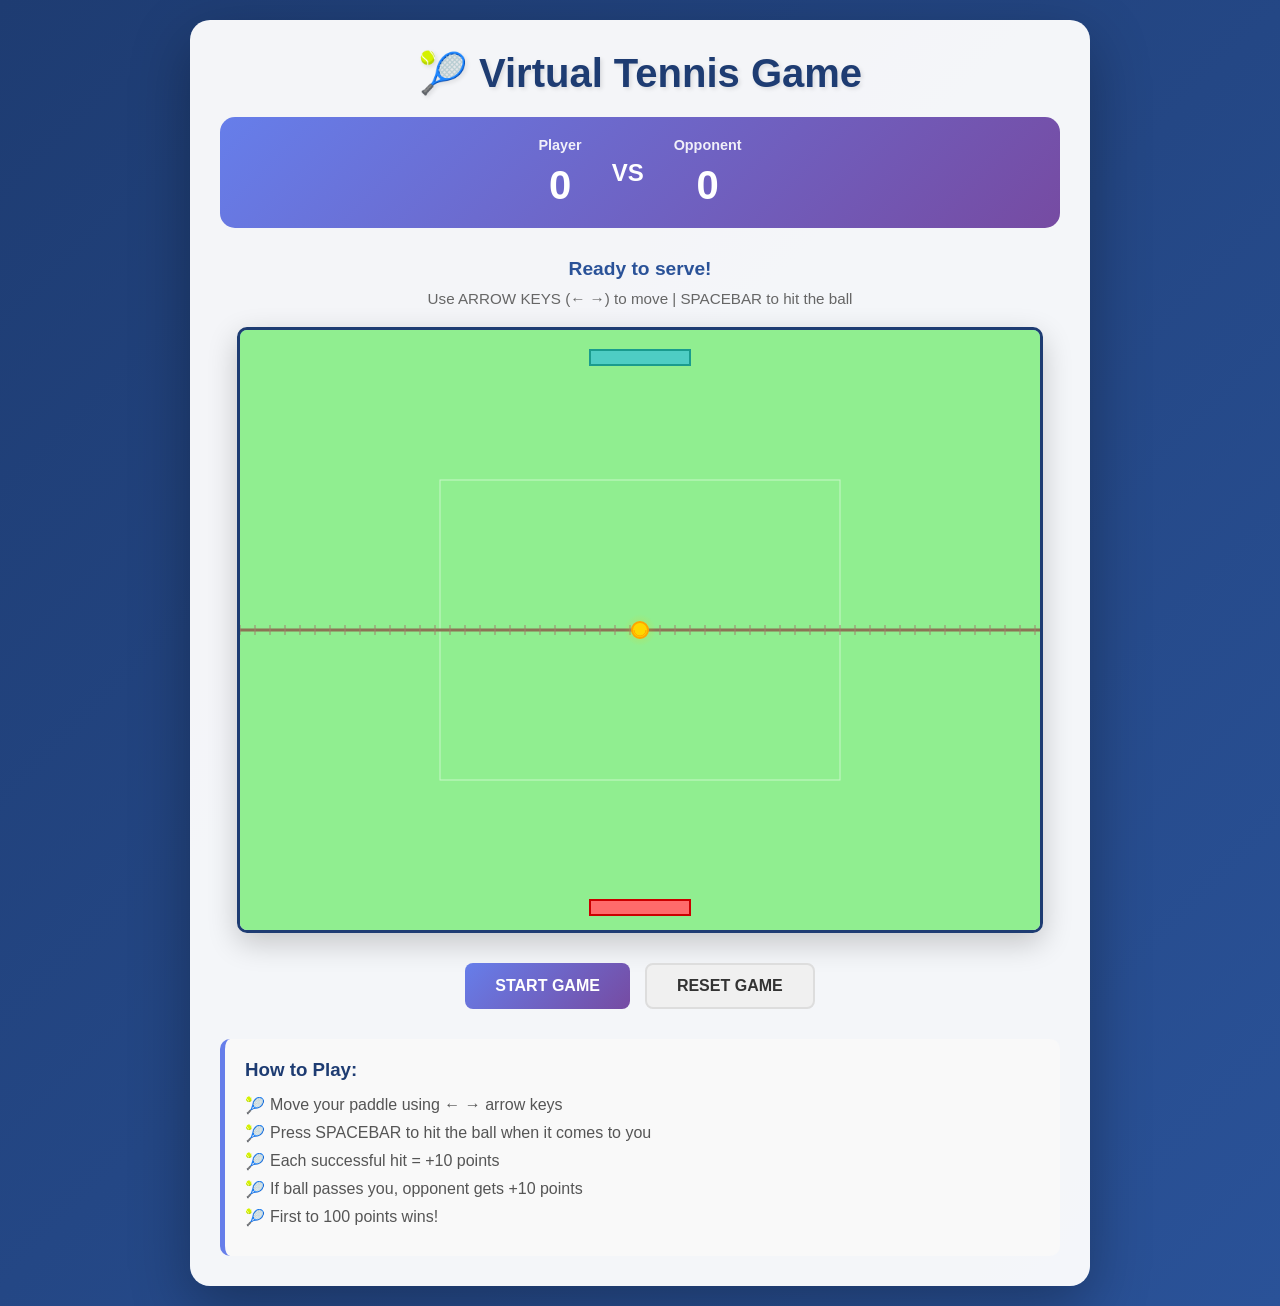
==== index.html @ 5627df4d "Rename index.html with correct name" ====
<!DOCTYPE html>
<html lang="en">
<head>
    <meta charset="UTF-8">
    <meta name="viewport" content="width=device-width, initial-scale=1.0">
    <title>Virtual Tennis Game - 1v1</title>
    <link rel="stylesheet" href="style.css">
</head>
<body>
    <div class="container">
        <div class="header">
            <h1>🎾 Virtual Tennis Game</h1>
            <div class="score-board">
                <div class="player-score">
                    <span class="label">Player</span>
                    <span class="score" id="playerScore">0</span>
                </div>
                <div class="vs">VS</div>
                <div class="opponent-score">
                    <span class="label">Opponent</span>
                    <span class="score" id="opponentScore">0</span>
                </div>
            </div>
        </div>

        <div class="game-info">
            <p id="gameStatus">Ready to serve!</p>
            <p id="instructions">Use ARROW KEYS (← →) to move | SPACEBAR to hit the ball</p>
        </div>

        <canvas id="gameCanvas" width="800" height="600"></canvas>

        <div class="controls">
            <button id="startBtn" class="btn btn-primary">Start Game</button>
            <button id="resetBtn" class="btn btn-secondary">Reset Game</button>
        </div>

        <div class="game-rules">
            <h3>How to Play:</h3>
            <ul>
                <li>Move your paddle using ← → arrow keys</li>
                <li>Press SPACEBAR to hit the ball when it comes to you</li>
                <li>Each successful hit = +10 points</li>
                <li>If ball passes you, opponent gets +10 points</li>
                <li>First to 100 points wins!</li>
            </ul>
        </div>
    </div>

    <script src="game.js"></script>
</body>
</html>
---- style.css ----
* {
    margin: 0;
    padding: 0;
    box-sizing: border-box;
}

body {
    font-family: 'Arial', sans-serif;
    background: linear-gradient(135deg, #1e3c72 0%, #2a5298 100%);
    display: flex;
    justify-content: center;
    align-items: center;
    min-height: 100vh;
    padding: 20px;
}

.container {
    background: rgba(255, 255, 255, 0.95);
    border-radius: 20px;
    padding: 30px;
    box-shadow: 0 20px 60px rgba(0, 0, 0, 0.3);
    max-width: 900px;
    width: 100%;
}

.header {
    text-align: center;
    margin-bottom: 30px;
}

.header h1 {
    color: #1e3c72;
    font-size: 2.5em;
    margin-bottom: 20px;
    text-shadow: 2px 2px 4px rgba(0, 0, 0, 0.1);
}

.score-board {
    display: flex;
    justify-content: center;
    align-items: center;
    gap: 30px;
    background: linear-gradient(135deg, #667eea 0%, #764ba2 100%);
    padding: 20px;
    border-radius: 15px;
    color: white;
}

.player-score,
.opponent-score {
    display: flex;
    flex-direction: column;
    align-items: center;
    gap: 10px;
}

.label {
    font-size: 0.9em;
    opacity: 0.9;
    font-weight: 600;
}

.score {
    font-size: 2.5em;
    font-weight: bold;
}

.vs {
    font-size: 1.5em;
    color: white;
    font-weight: bold;
}

.game-info {
    text-align: center;
    margin-bottom: 20px;
}

#gameStatus {
    font-size: 1.2em;
    color: #2a5298;
    font-weight: bold;
    margin-bottom: 10px;
}

#instructions {
    color: #666;
    font-size: 0.95em;
}

#gameCanvas {
    display: block;
    margin: 0 auto 30px;
    border: 3px solid #1e3c72;
    border-radius: 10px;
    background: linear-gradient(to bottom, #87CEEB 0%, #E0F6FF 100%);
    box-shadow: 0 10px 30px rgba(0, 0, 0, 0.2);
    cursor: none;
}

.controls {
    display: flex;
    justify-content: center;
    gap: 15px;
    margin-bottom: 30px;
    flex-wrap: wrap;
}

.btn {
    padding: 12px 30px;
    font-size: 1em;
    border: none;
    border-radius: 8px;
    cursor: pointer;
    font-weight: bold;
    transition: all 0.3s ease;
    text-transform: uppercase;
}

.btn-primary {
    background: linear-gradient(135deg, #667eea 0%, #764ba2 100%);
    color: white;
}

.btn-primary:hover {
    transform: translateY(-2px);
    box-shadow: 0 5px 15px rgba(102, 126, 234, 0.4);
}

.btn-secondary {
    background: #f0f0f0;
    color: #333;
    border: 2px solid #ddd;
}

.btn-secondary:hover {
    background: #e0e0e0;
    border-color: #bbb;
}

.game-rules {
    background: #f9f9f9;
    padding: 20px;
    border-radius: 10px;
    border-left: 5px solid #667eea;
}

.game-rules h3 {
    color: #1e3c72;
    margin-bottom: 15px;
}

.game-rules ul {
    list-style: none;
    padding-left: 0;
}

.game-rules li {
    color: #555;
    margin-bottom: 10px;
    padding-left: 25px;
    position: relative;
}

.game-rules li:before {
    content: "🎾";
    position: absolute;
    left: 0;
}

@media (max-width: 768px) {
    .container {
        padding: 15px;
    }

    .header h1 {
        font-size: 2em;
    }

    #gameCanvas {
        width: 100%;
        max-width: 100%;
    }
}
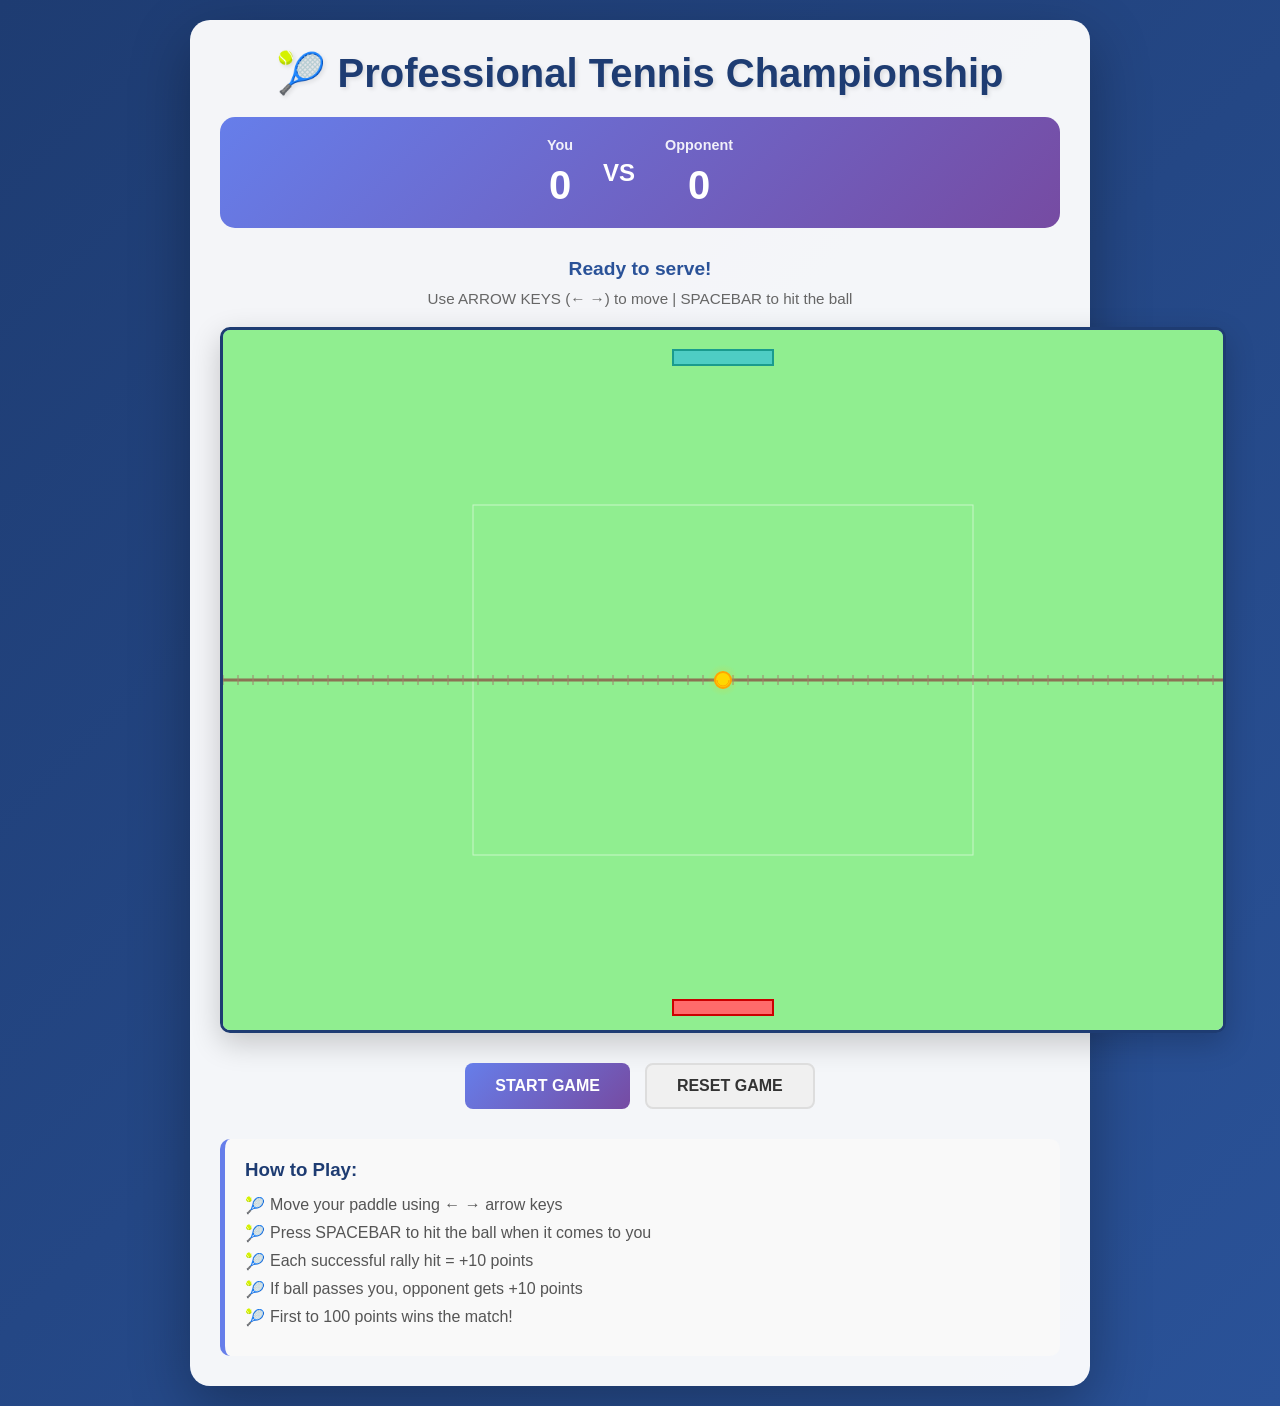
==== commit 8cb6f7d9: "Update with professional stadium background and enhanced ball physics" ====
--- a/index.html
+++ b/index.html
@@ -3,16 +3,16 @@
 <head>
     <meta charset="UTF-8">
     <meta name="viewport" content="width=device-width, initial-scale=1.0">
-    <title>Virtual Tennis Game - 1v1</title>
+    <title>Virtual Tennis Game - Professional 1v1</title>
     <link rel="stylesheet" href="style.css">
 </head>
 <body>
     <div class="container">
         <div class="header">
-            <h1>🎾 Virtual Tennis Game</h1>
+            <h1>🎾 Professional Tennis Championship</h1>
             <div class="score-board">
                 <div class="player-score">
-                    <span class="label">Player</span>
+                    <span class="label">You</span>
                     <span class="score" id="playerScore">0</span>
                 </div>
                 <div class="vs">VS</div>
@@ -28,7 +28,7 @@
             <p id="instructions">Use ARROW KEYS (← →) to move | SPACEBAR to hit the ball</p>
         </div>
 
-        <canvas id="gameCanvas" width="800" height="600"></canvas>
+        <canvas id="gameCanvas" width="1000" height="700"></canvas>
 
         <div class="controls">
             <button id="startBtn" class="btn btn-primary">Start Game</button>
@@ -40,13 +40,13 @@
             <ul>
                 <li>Move your paddle using ← → arrow keys</li>
                 <li>Press SPACEBAR to hit the ball when it comes to you</li>
-                <li>Each successful hit = +10 points</li>
+                <li>Each successful rally hit = +10 points</li>
                 <li>If ball passes you, opponent gets +10 points</li>
-                <li>First to 100 points wins!</li>
+                <li>First to 100 points wins the match!</li>
             </ul>
         </div>
     </div>
 
     <script src="game.js"></script>
 </body>
-</html>+</html>
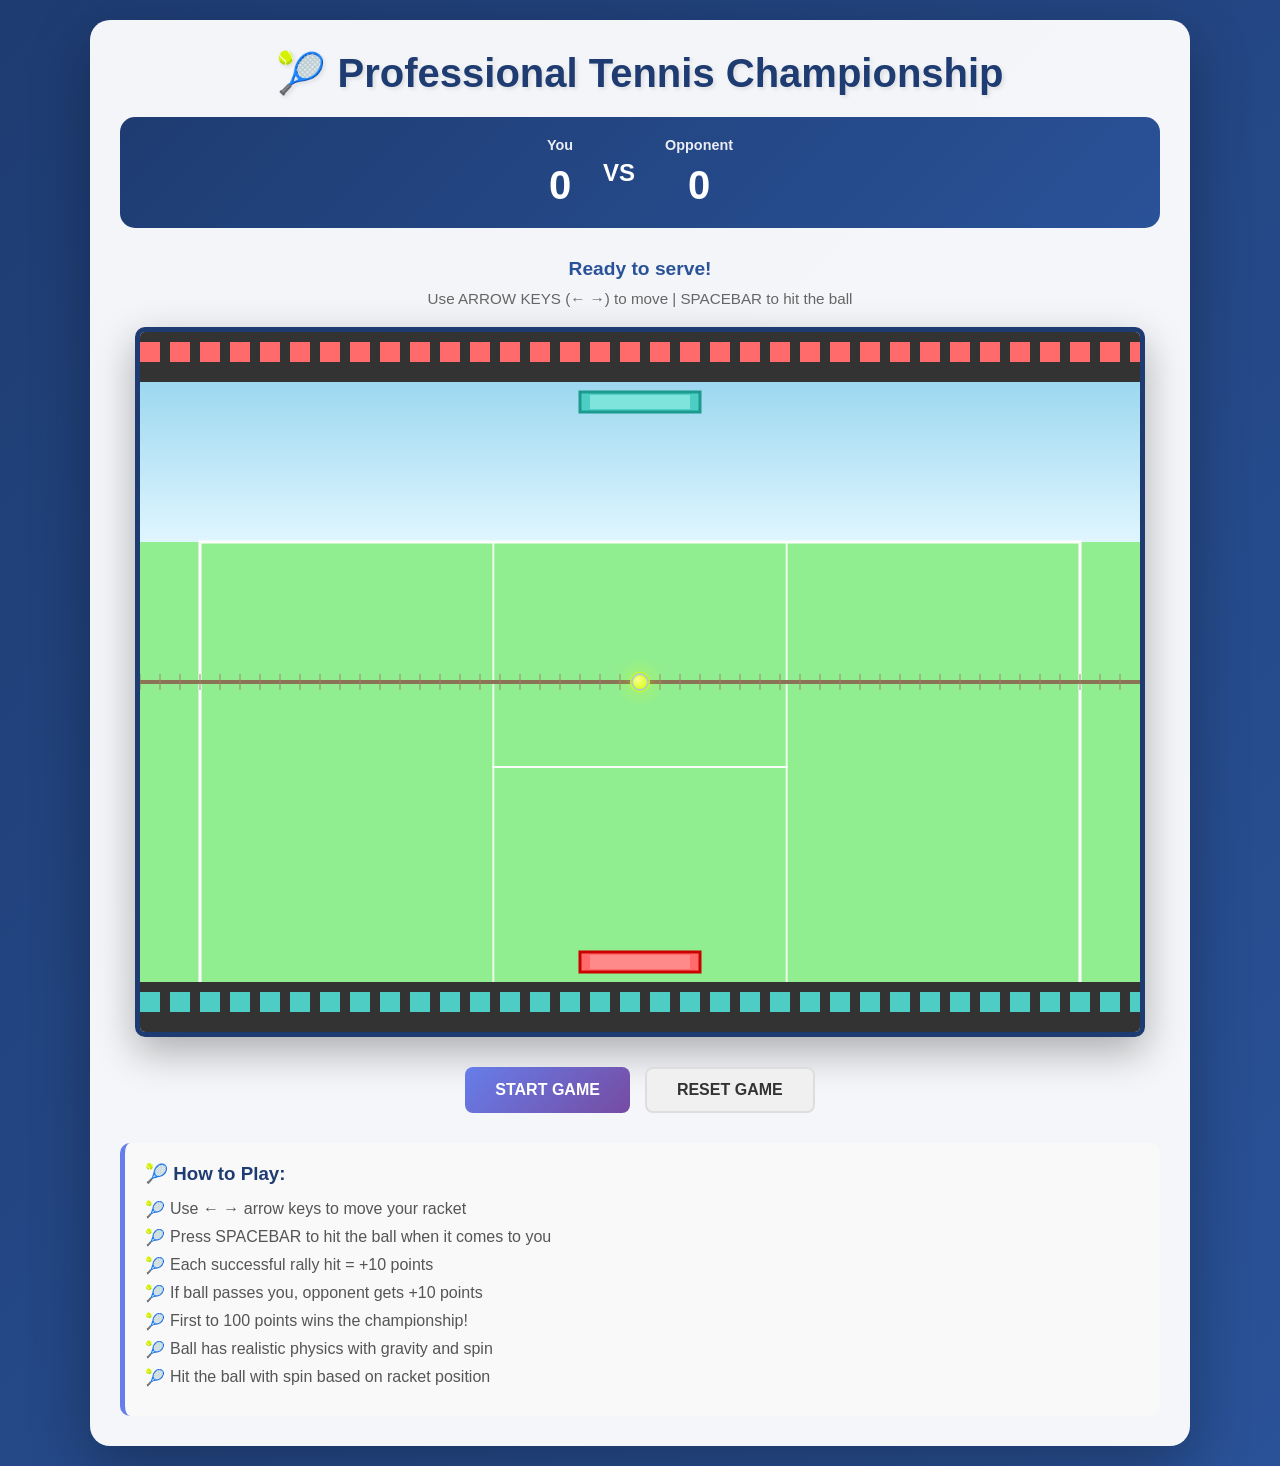
==== commit 186df486: "Update with professional stadium background and realistic ball physics" ====
--- a/index.html
+++ b/index.html
@@ -36,17 +36,19 @@
         </div>
 
         <div class="game-rules">
-            <h3>How to Play:</h3>
+            <h3>🎾 How to Play:</h3>
             <ul>
-                <li>Move your paddle using ← → arrow keys</li>
+                <li>Use ← → arrow keys to move your racket</li>
                 <li>Press SPACEBAR to hit the ball when it comes to you</li>
                 <li>Each successful rally hit = +10 points</li>
                 <li>If ball passes you, opponent gets +10 points</li>
-                <li>First to 100 points wins the match!</li>
+                <li>First to 100 points wins the championship!</li>
+                <li>Ball has realistic physics with gravity and spin</li>
+                <li>Hit the ball with spin based on racket position</li>
             </ul>
         </div>
     </div>
 
     <script src="game.js"></script>
 </body>
-</html>
+</html>
--- a/style.css
+++ b/style.css
@@ -19,7 +19,7 @@
     border-radius: 20px;
     padding: 30px;
     box-shadow: 0 20px 60px rgba(0, 0, 0, 0.3);
-    max-width: 900px;
+    max-width: 1100px;
     width: 100%;
 }
 
@@ -40,7 +40,7 @@
     justify-content: center;
     align-items: center;
     gap: 30px;
-    background: linear-gradient(135deg, #667eea 0%, #764ba2 100%);
+    background: linear-gradient(135deg, #1e3c72 0%, #2a5298 100%);
     padding: 20px;
     border-radius: 15px;
     color: white;
@@ -91,11 +91,12 @@
 #gameCanvas {
     display: block;
     margin: 0 auto 30px;
-    border: 3px solid #1e3c72;
+    border: 5px solid #1e3c72;
     border-radius: 10px;
-    background: linear-gradient(to bottom, #87CEEB 0%, #E0F6FF 100%);
-    box-shadow: 0 10px 30px rgba(0, 0, 0, 0.2);
-    cursor: none;
+    box-shadow: 0 15px 40px rgba(0, 0, 0, 0.3);
+    cursor: crosshair;
+    max-width: 100%;
+    height: auto;
 }
 
 .controls {
